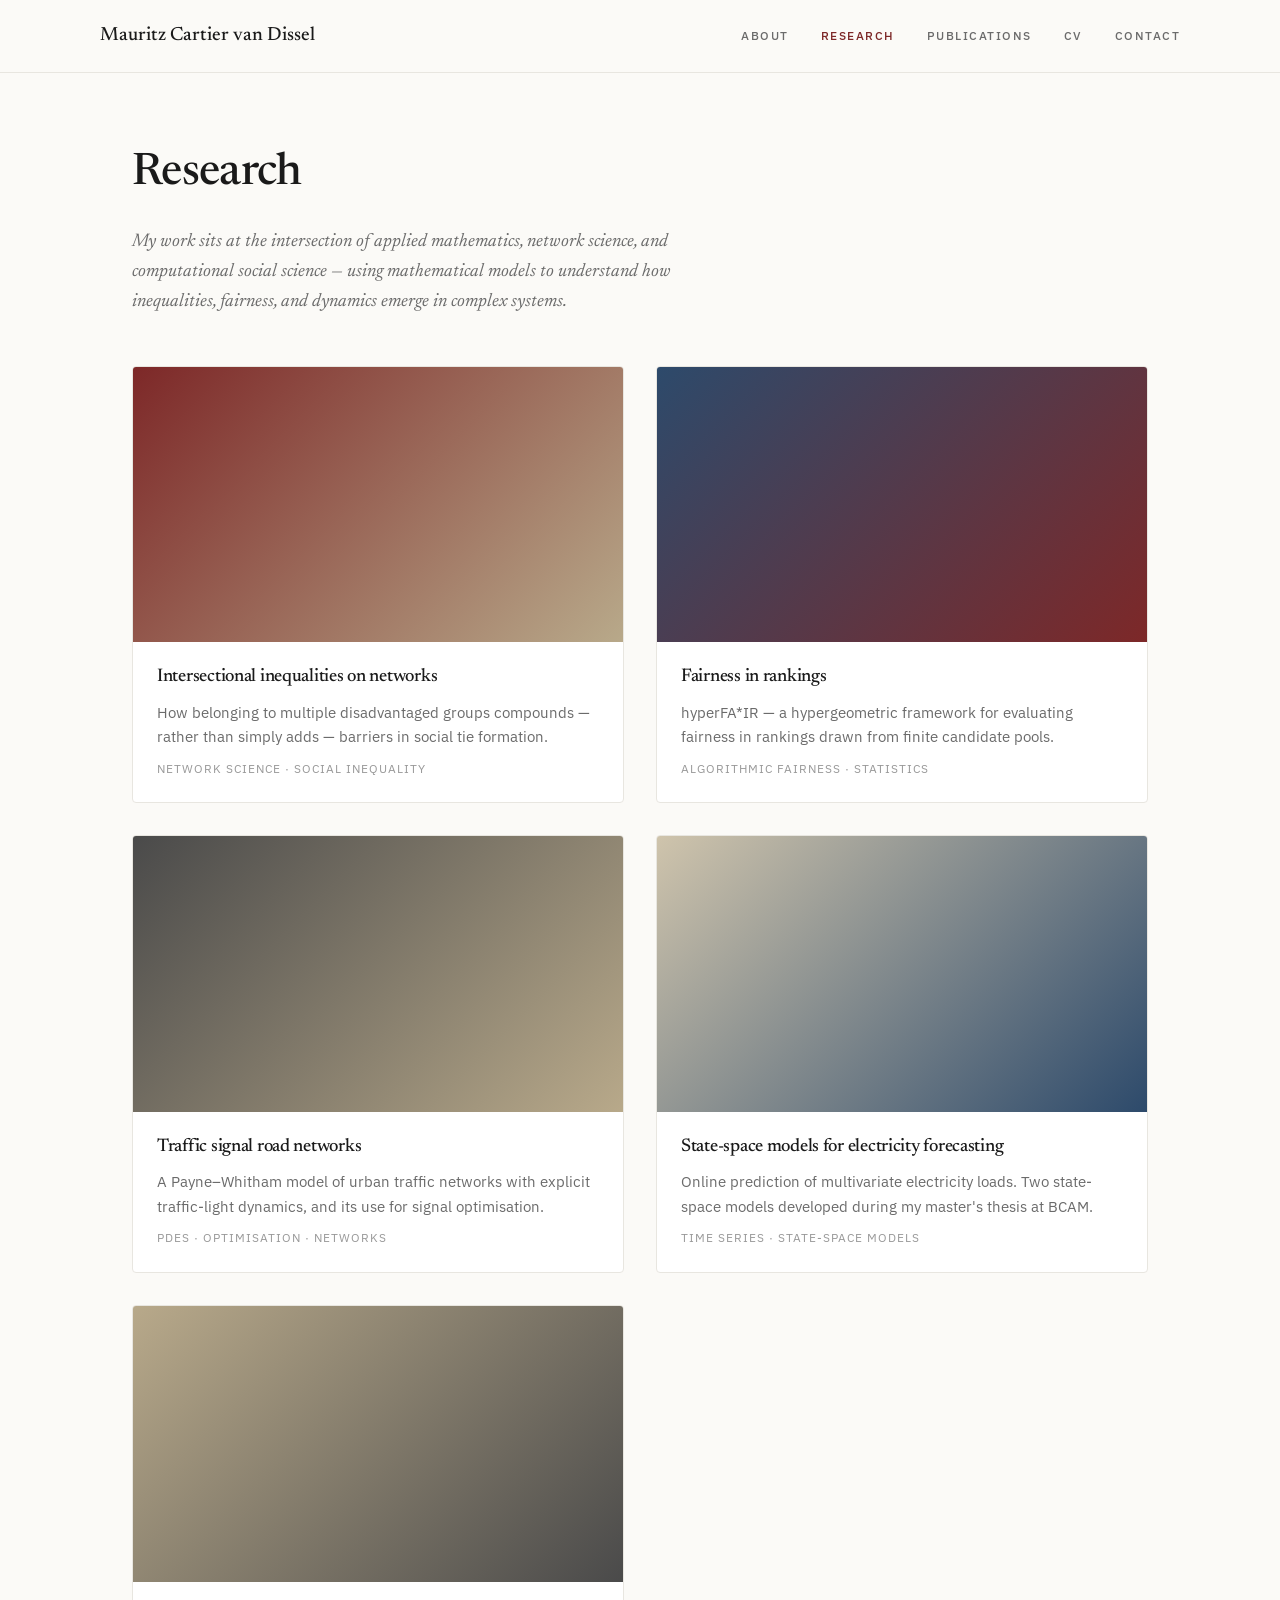
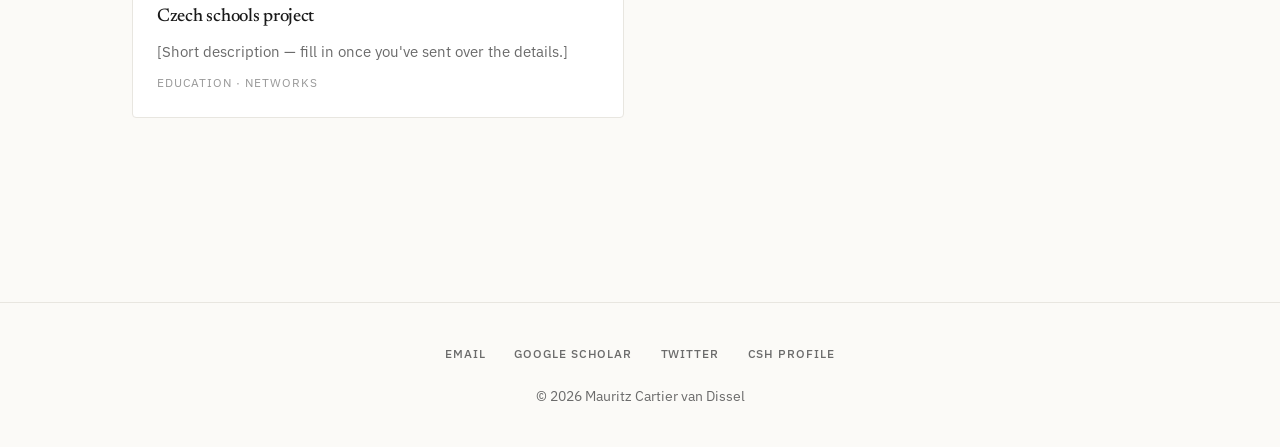
==== research/index.html @ 45386658 "New website" ====
<!DOCTYPE html>
<html lang="en">
<head>
  <meta charset="UTF-8" />
  <meta name="viewport" content="width=device-width, initial-scale=1.0" />
  <title>Research — Mauritz Cartier van Dissel</title>
  <meta name="description" content="Research projects by Mauritz Cartier van Dissel across network inequality, algorithmic fairness, traffic systems, and forecasting." />

  <link rel="preconnect" href="https://fonts.googleapis.com">
  <link rel="preconnect" href="https://fonts.gstatic.com" crossorigin>
  <link href="https://fonts.googleapis.com/css2?family=Newsreader:ital,wght@0,400;0,500;0,600;1,400&family=IBM+Plex+Sans:wght@400;500;600&display=swap" rel="stylesheet">

  <link rel="stylesheet" href="/style.css" />
</head>
<body>

  <nav class="site-nav">
    <div class="inner">
      <a href="/" class="brand">Mauritz Cartier van Dissel</a>
      <ul>
        <li><a href="/">About</a></li>
        <li><a href="/research/" class="current">Research</a></li>
        <li><a href="/#publications">Publications</a></li>
        <li><a href="/cv.pdf">CV</a></li>
        <li><a href="/#contact">Contact</a></li>
      </ul>
    </div>
  </nav>

  <main>

    <section>
      <h1 style="font-size: 2.8rem; margin-bottom: 1rem;">Research</h1>
      <p style="font-family: 'Newsreader', serif; font-style: italic; font-size: 1.15rem; color: var(--text-muted); max-width: 62ch; margin-bottom: 3rem;">
        My work sits at the intersection of applied mathematics, network science,
        and computational social science — using mathematical models to understand
        how inequalities, fairness, and dynamics emerge in complex systems.
      </p>

      <div class="project-grid">

        <article class="project-card">
          <a href="/research/intersectional-inequalities/" class="cover">
            <div class="cover-img" style="background: linear-gradient(135deg, #7d2828 0%, #b8a98a 100%);"></div>
          </a>
          <div class="body">
            <h3><a href="/research/intersectional-inequalities/">Intersectional inequalities on networks</a></h3>
            <p>How belonging to multiple disadvantaged groups compounds — rather than simply adds — barriers in social tie formation.</p>
            <div class="tags">Network science · Social inequality</div>
          </div>
        </article>

        <article class="project-card">
          <a href="/research/fairness-rankings/" class="cover">
            <div class="cover-img" style="background: linear-gradient(135deg, #2d4a6b 0%, #7d2828 100%);"></div>
          </a>
          <div class="body">
            <h3><a href="/research/fairness-rankings/">Fairness in rankings</a></h3>
            <p>hyperFA*IR — a hypergeometric framework for evaluating fairness in rankings drawn from finite candidate pools.</p>
            <div class="tags">Algorithmic fairness · Statistics</div>
          </div>
        </article>

        <article class="project-card">
          <a href="/research/traffic-networks/" class="cover">
            <div class="cover-img" style="background: linear-gradient(135deg, #4a4a4a 0%, #b8a98a 100%);"></div>
          </a>
          <div class="body">
            <h3><a href="/research/traffic-networks/">Traffic signal road networks</a></h3>
            <p>A Payne–Whitham model of urban traffic networks with explicit traffic-light dynamics, and its use for signal optimisation.</p>
            <div class="tags">PDEs · Optimisation · Networks</div>
          </div>
        </article>

        <article class="project-card">
          <a href="/research/electricity-forecasting/" class="cover">
            <div class="cover-img" style="background: linear-gradient(135deg, #cfc4ac 0%, #2d4a6b 100%);"></div>
          </a>
          <div class="body">
            <h3><a href="/research/electricity-forecasting/">State-space models for electricity forecasting</a></h3>
            <p>Online prediction of multivariate electricity loads. Two state-space models developed during my master's thesis at BCAM.</p>
            <div class="tags">Time series · State-space models</div>
          </div>
        </article>

        <article class="project-card">
          <a href="/research/czech-schools/" class="cover">
            <div class="cover-img" style="background: linear-gradient(135deg, #b8a98a 0%, #4a4a4a 100%);"></div>
          </a>
          <div class="body">
            <h3><a href="/research/czech-schools/">Czech schools project</a></h3>
            <p>[Short description — fill in once you've sent over the details.]</p>
            <div class="tags">Education · Networks</div>
          </div>
        </article>

      </div>

    </section>

  </main>

  <footer class="site-footer">
    <div class="links">
      <a href="mailto:cartiervandissel@csh.ac.at">Email</a>
      <a href="https://scholar.google.com/citations?user=jZ_h_rQAAAAJ">Google Scholar</a>
      <a href="https://twitter.com/MauritzCVD">Twitter</a>
      <a href="https://csh.ac.at/mauritz-cartier-van-dissel/">CSH Profile</a>
    </div>
    <div>© 2026 Mauritz Cartier van Dissel</div>
  </footer>

</body>
</html>
---- style.css ----
/* ============================================================
   Shared stylesheet — Mauritz Cartier van Dissel
   Edit any color or spacing here and every page updates.
   ============================================================ */

:root {
  --bg: #fbfaf7;
  --text: #1a1a1a;
  --text-muted: #6b6b6b;
  --text-soft: #999;
  --accent: #7d2828;
  --accent-2: #2d4a6b;
  --border: #e8e6e0;
  --max-width: 1080px;
}

* { box-sizing: border-box; margin: 0; padding: 0; }

html { scroll-behavior: smooth; }

body {
  font-family: 'IBM Plex Sans', system-ui, sans-serif;
  background: var(--bg);
  color: var(--text);
  line-height: 1.65;
  font-size: 17px;
  -webkit-font-smoothing: antialiased;
  -moz-osx-font-smoothing: grayscale;
}

h1, h2, h3, h4 {
  font-family: 'Newsreader', Georgia, serif;
  font-weight: 500;
  letter-spacing: -0.015em;
}

a {
  color: var(--accent);
  text-decoration: none;
  border-bottom: 1px solid transparent;
  transition: border-color 0.2s ease, color 0.2s ease;
}

a:hover { border-bottom-color: var(--accent); }

/* ---------- Navigation ---------- */
nav.site-nav {
  border-bottom: 1px solid var(--border);
  padding: 1.25rem 2rem;
  position: sticky;
  top: 0;
  background: rgba(251, 250, 247, 0.92);
  backdrop-filter: blur(8px);
  -webkit-backdrop-filter: blur(8px);
  z-index: 10;
}

nav.site-nav .inner {
  max-width: var(--max-width);
  margin: 0 auto;
  display: flex;
  justify-content: space-between;
  align-items: baseline;
  flex-wrap: wrap;
  gap: 1rem;
}

nav.site-nav .brand {
  font-family: 'Newsreader', serif;
  font-size: 1.2rem;
  font-weight: 500;
  color: var(--text);
  border: none;
}

nav.site-nav ul {
  display: flex;
  gap: 2rem;
  list-style: none;
}

nav.site-nav ul a {
  color: var(--text-muted);
  font-size: 0.78rem;
  letter-spacing: 0.12em;
  text-transform: uppercase;
  font-weight: 500;
  border: none;
}

nav.site-nav ul a:hover,
nav.site-nav ul a.current { color: var(--accent); }

/* ---------- Layout ---------- */
main {
  max-width: var(--max-width);
  margin: 0 auto;
  padding: 4rem 2rem 2rem;
}

section { margin-bottom: 5.5rem; scroll-margin-top: 5rem; }

h2 {
  font-size: 1.85rem;
  margin-bottom: 2rem;
  padding-bottom: 0.6rem;
  border-bottom: 1px solid var(--border);
}

h3 {
  font-size: 1.3rem;
  margin-bottom: 0.75rem;
}

p { margin-bottom: 1rem; max-width: 68ch; }

/* ---------- Hero ---------- */
.hero {
  display: grid;
  grid-template-columns: 1fr auto;
  gap: 3rem;
  align-items: center;
  margin-bottom: 5rem;
}

.hero h1 {
  font-size: 3.25rem;
  line-height: 1.05;
  margin-bottom: 0.75rem;
  letter-spacing: -0.02em;
}

.hero .role {
  font-size: 1rem;
  color: var(--text-muted);
  margin-bottom: 1.5rem;
  font-style: italic;
  font-family: 'Newsreader', serif;
}

/* Animated network canvas in the hero */
.hero-network {
  width: 280px;
  height: 280px;
  flex-shrink: 0;
  position: relative;
}

#network-canvas {
  width: 280px;
  height: 280px;
  display: block;
}

.hero-network .caption {
  position: absolute;
  bottom: -1.5rem;
  right: 0;
  font-size: 0.72rem;
  color: var(--text-soft);
  font-style: italic;
  letter-spacing: 0.04em;
}

/* ---------- News ---------- */
.news-list { display: flex; flex-direction: column; }

.news-item {
  display: grid;
  grid-template-columns: 130px 1fr;
  gap: 2rem;
  padding: 1.25rem 0;
  border-bottom: 1px solid var(--border);
}

.news-item:last-child { border-bottom: none; }

.news-item .date {
  color: var(--text-muted);
  font-size: 0.88rem;
  font-variant-numeric: tabular-nums;
  padding-top: 0.15rem;
}

.news-item h3 {
  font-family: 'IBM Plex Sans', sans-serif;
  font-size: 1rem;
  font-weight: 500;
  margin-bottom: 0.3rem;
  letter-spacing: 0;
}

.news-item p {
  color: var(--text-muted);
  font-size: 0.95rem;
}

/* ---------- Publications ---------- */
.pub {
  display: grid;
  grid-template-columns: 110px 1fr;
  gap: 1.75rem;
  padding: 1.5rem 0;
  border-bottom: 1px solid var(--border);
  align-items: start;
}

.pub:last-child { border-bottom: none; }

.pub .thumb {
  width: 110px;
  height: 78px;
  background: linear-gradient(135deg, #ebe5d8, #cfc4ac);
  border-radius: 3px;
  flex-shrink: 0;
}

.pub .title {
  font-weight: 500;
  margin-bottom: 0.35rem;
  display: inline-block;
  color: var(--text);
  font-size: 1.02rem;
  line-height: 1.4;
}

.pub .title:hover { color: var(--accent); }

.pub .authors {
  color: var(--text-muted);
  font-size: 0.92rem;
  margin-bottom: 0.25rem;
}

.pub .authors .me { color: var(--text); font-weight: 500; }

.pub .venue {
  font-style: italic;
  color: var(--text-muted);
  font-size: 0.9rem;
  font-family: 'Newsreader', serif;
}

.pub .links {
  margin-top: 0.5rem;
  font-size: 0.85rem;
}

.pub .links a {
  margin-right: 1rem;
  color: var(--text-muted);
  border-bottom: 1px solid var(--border);
}

.pub .links a:hover { color: var(--accent); border-bottom-color: var(--accent); }

/* ---------- Research / project cards ---------- */
.project-grid {
  display: grid;
  grid-template-columns: repeat(2, 1fr);
  gap: 2rem;
}

.project-card {
  border: 1px solid var(--border);
  border-radius: 4px;
  overflow: hidden;
  display: flex;
  flex-direction: column;
  background: #fff;
  transition: transform 0.2s ease, box-shadow 0.2s ease;
}

.project-card:hover {
  transform: translateY(-2px);
  box-shadow: 0 8px 24px rgba(0,0,0,0.06);
}

.project-card a.cover {
  border: none;
  display: block;
}

.project-card .cover-img {
  width: 100%;
  aspect-ratio: 16/9;
  background: linear-gradient(135deg, #ebe5d8, #cfc4ac);
  display: block;
}

.project-card .body { padding: 1.25rem 1.5rem 1.5rem; flex: 1; }

.project-card h3 {
  font-size: 1.15rem;
  margin-bottom: 0.5rem;
}

.project-card h3 a {
  color: var(--text);
  border: none;
}

.project-card h3 a:hover { color: var(--accent); }

.project-card p {
  color: var(--text-muted);
  font-size: 0.93rem;
  margin-bottom: 0.5rem;
}

.project-card .tags {
  font-size: 0.78rem;
  color: var(--text-soft);
  letter-spacing: 0.08em;
  text-transform: uppercase;
}

/* ---------- Project page ---------- */
.project-header {
  margin-bottom: 3rem;
}

.project-header .eyebrow {
  font-size: 0.78rem;
  letter-spacing: 0.12em;
  text-transform: uppercase;
  color: var(--text-soft);
  margin-bottom: 0.5rem;
}

.project-header h1 {
  font-size: 2.6rem;
  line-height: 1.1;
  margin-bottom: 1rem;
  letter-spacing: -0.02em;
}

.project-header .lede {
  font-size: 1.15rem;
  color: var(--text-muted);
  font-family: 'Newsreader', serif;
  font-style: italic;
  max-width: 60ch;
}

.project-teaser {
  width: 100%;
  aspect-ratio: 16/7;
  background: linear-gradient(135deg, #ebe5d8 0%, #cfc4ac 50%, #b8a98a 100%);
  border-radius: 4px;
  margin-bottom: 3rem;
  position: relative;
  overflow: hidden;
}

.meta-block {
  display: grid;
  grid-template-columns: repeat(3, 1fr);
  gap: 2rem;
  padding: 1.5rem 0;
  border-top: 1px solid var(--border);
  border-bottom: 1px solid var(--border);
  margin-bottom: 3rem;
  font-size: 0.9rem;
}

.meta-block .label {
  font-size: 0.72rem;
  letter-spacing: 0.12em;
  text-transform: uppercase;
  color: var(--text-soft);
  margin-bottom: 0.4rem;
}

.back-link {
  display: inline-block;
  margin-bottom: 2rem;
  font-size: 0.85rem;
  color: var(--text-muted);
  border: none;
}

.back-link:hover { color: var(--accent); }

/* ---------- Footer ---------- */
footer.site-footer {
  border-top: 1px solid var(--border);
  margin-top: 4rem;
  padding: 2.5rem 2rem;
  text-align: center;
  color: var(--text-muted);
  font-size: 0.9rem;
}

footer.site-footer .links {
  display: flex;
  gap: 1.75rem;
  justify-content: center;
  margin-bottom: 1.25rem;
  flex-wrap: wrap;
}

footer.site-footer .links a {
  color: var(--text-muted);
  border: none;
  letter-spacing: 0.08em;
  text-transform: uppercase;
  font-size: 0.78rem;
  font-weight: 500;
}

footer.site-footer .links a:hover { color: var(--accent); }

/* ---------- Mobile ---------- */
@media (max-width: 760px) {
  body { font-size: 16px; }
  .hero { grid-template-columns: 1fr; gap: 2rem; }
  .hero h1 { font-size: 2.25rem; }
  .hero-network { width: 220px; height: 220px; }
  #network-canvas { width: 220px; height: 220px; }
  .news-item, .pub { grid-template-columns: 1fr; gap: 0.5rem; }
  .pub .thumb { width: 100%; height: 140px; }
  nav.site-nav { padding: 1rem; }
  nav.site-nav .inner { flex-direction: column; align-items: flex-start; gap: 0.75rem; }
  nav.site-nav ul { gap: 1.25rem; flex-wrap: wrap; }
  main { padding: 2.5rem 1.25rem; }
  h2 { font-size: 1.5rem; }
  .project-grid { grid-template-columns: 1fr; }
  .project-header h1 { font-size: 1.9rem; }
  .meta-block { grid-template-columns: 1fr; gap: 1rem; }
}
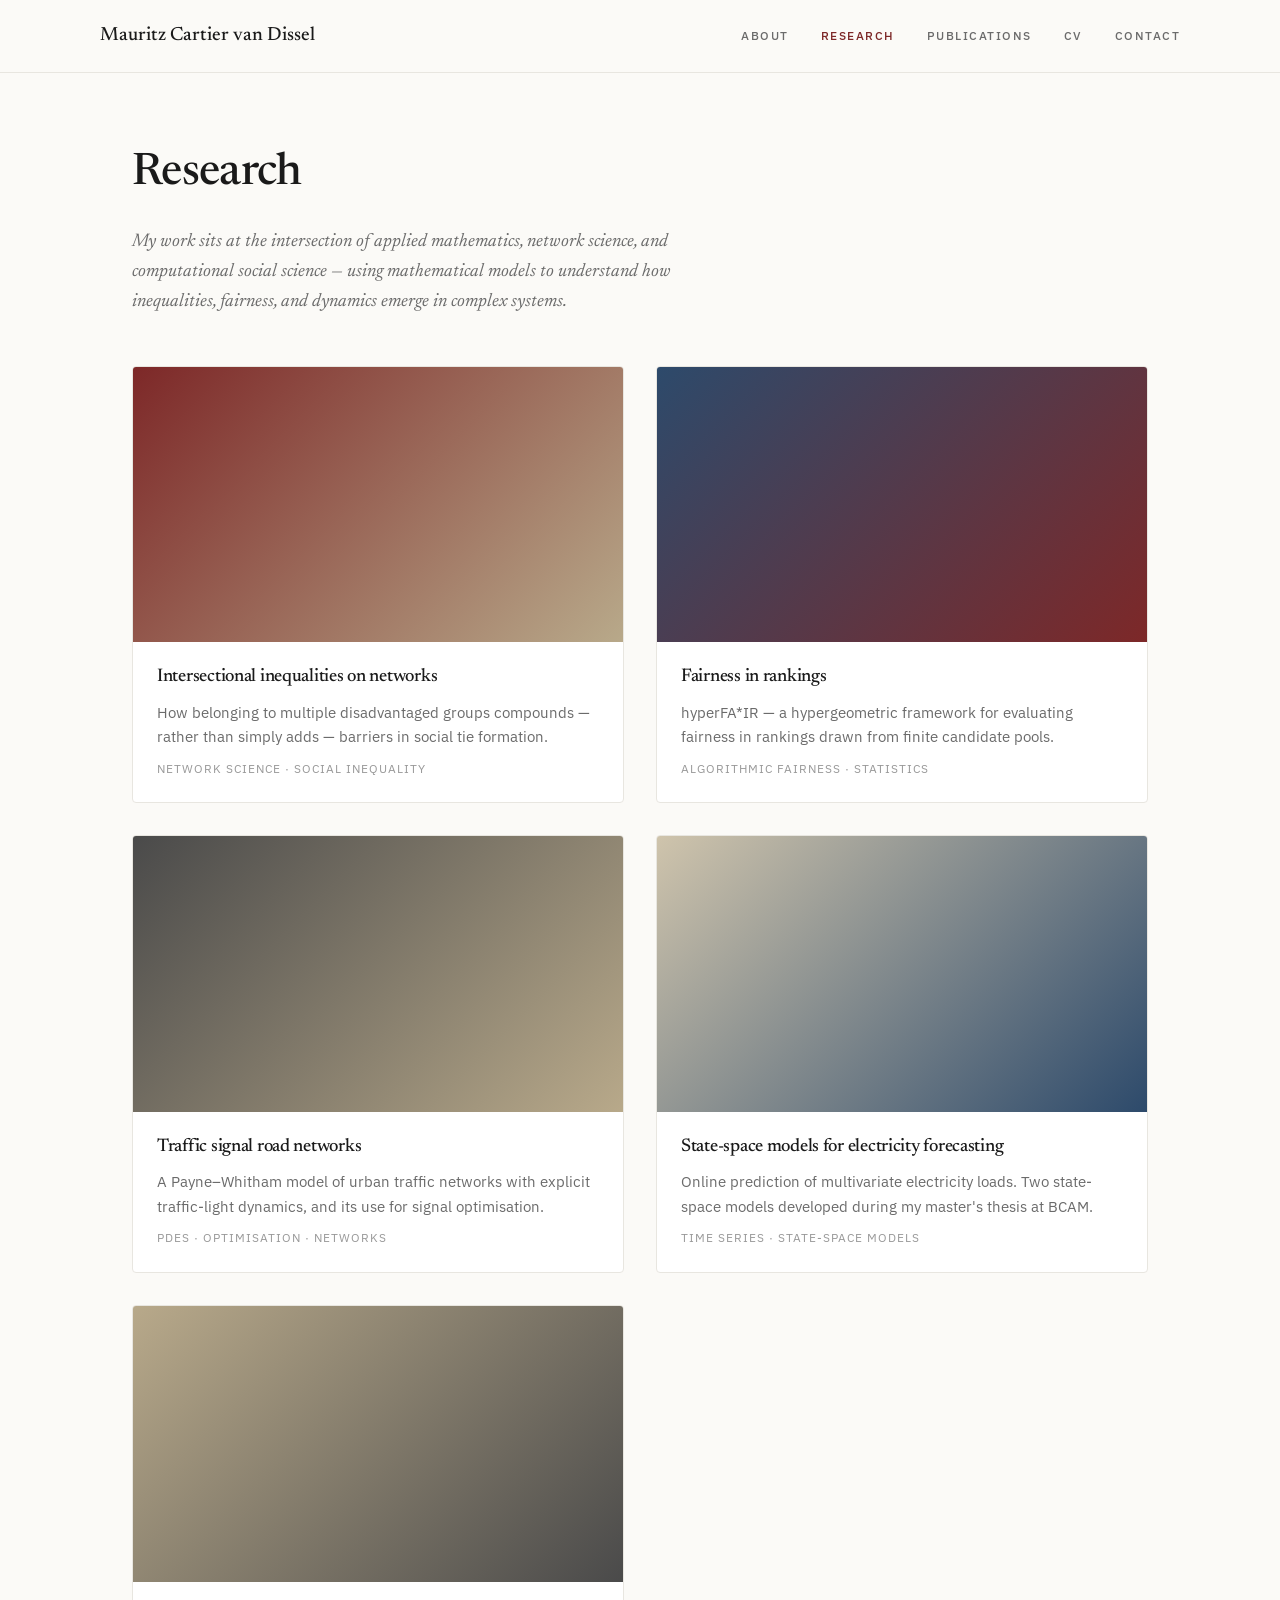
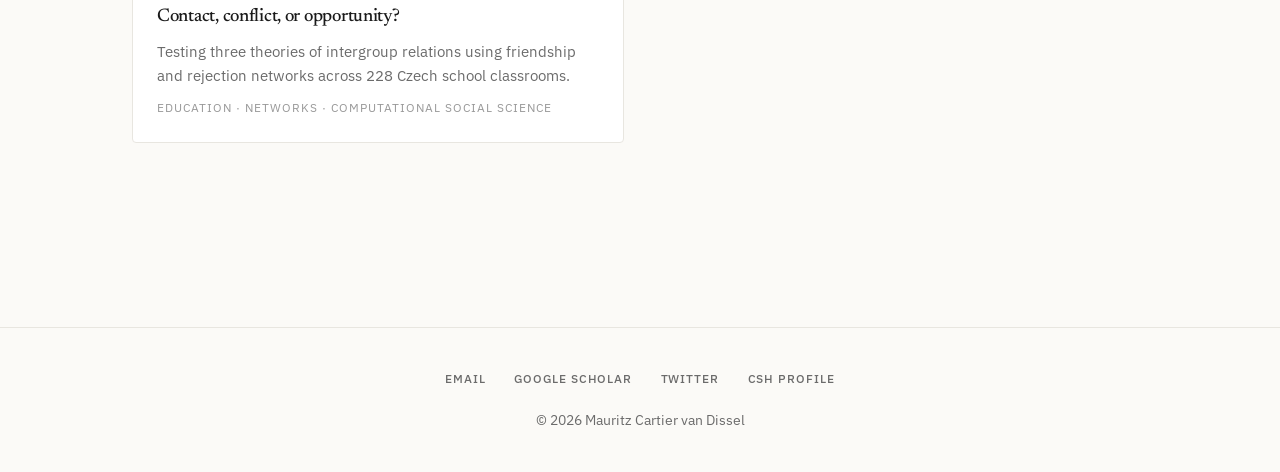
==== commit a57df7aa: "update" ====
--- a/research/index.html
+++ b/research/index.html
@@ -88,9 +88,9 @@
             <div class="cover-img" style="background: linear-gradient(135deg, #b8a98a 0%, #4a4a4a 100%);"></div>
           </a>
           <div class="body">
-            <h3><a href="/research/czech-schools/">Czech schools project</a></h3>
-            <p>[Short description — fill in once you've sent over the details.]</p>
-            <div class="tags">Education · Networks</div>
+            <h3><a href="/research/czech-schools/">Contact, conflict, or opportunity?</a></h3>
+            <p>Testing three theories of intergroup relations using friendship and rejection networks across 228 Czech school classrooms.</p>
+            <div class="tags">Education · Networks · Computational social science</div>
           </div>
         </article>
 
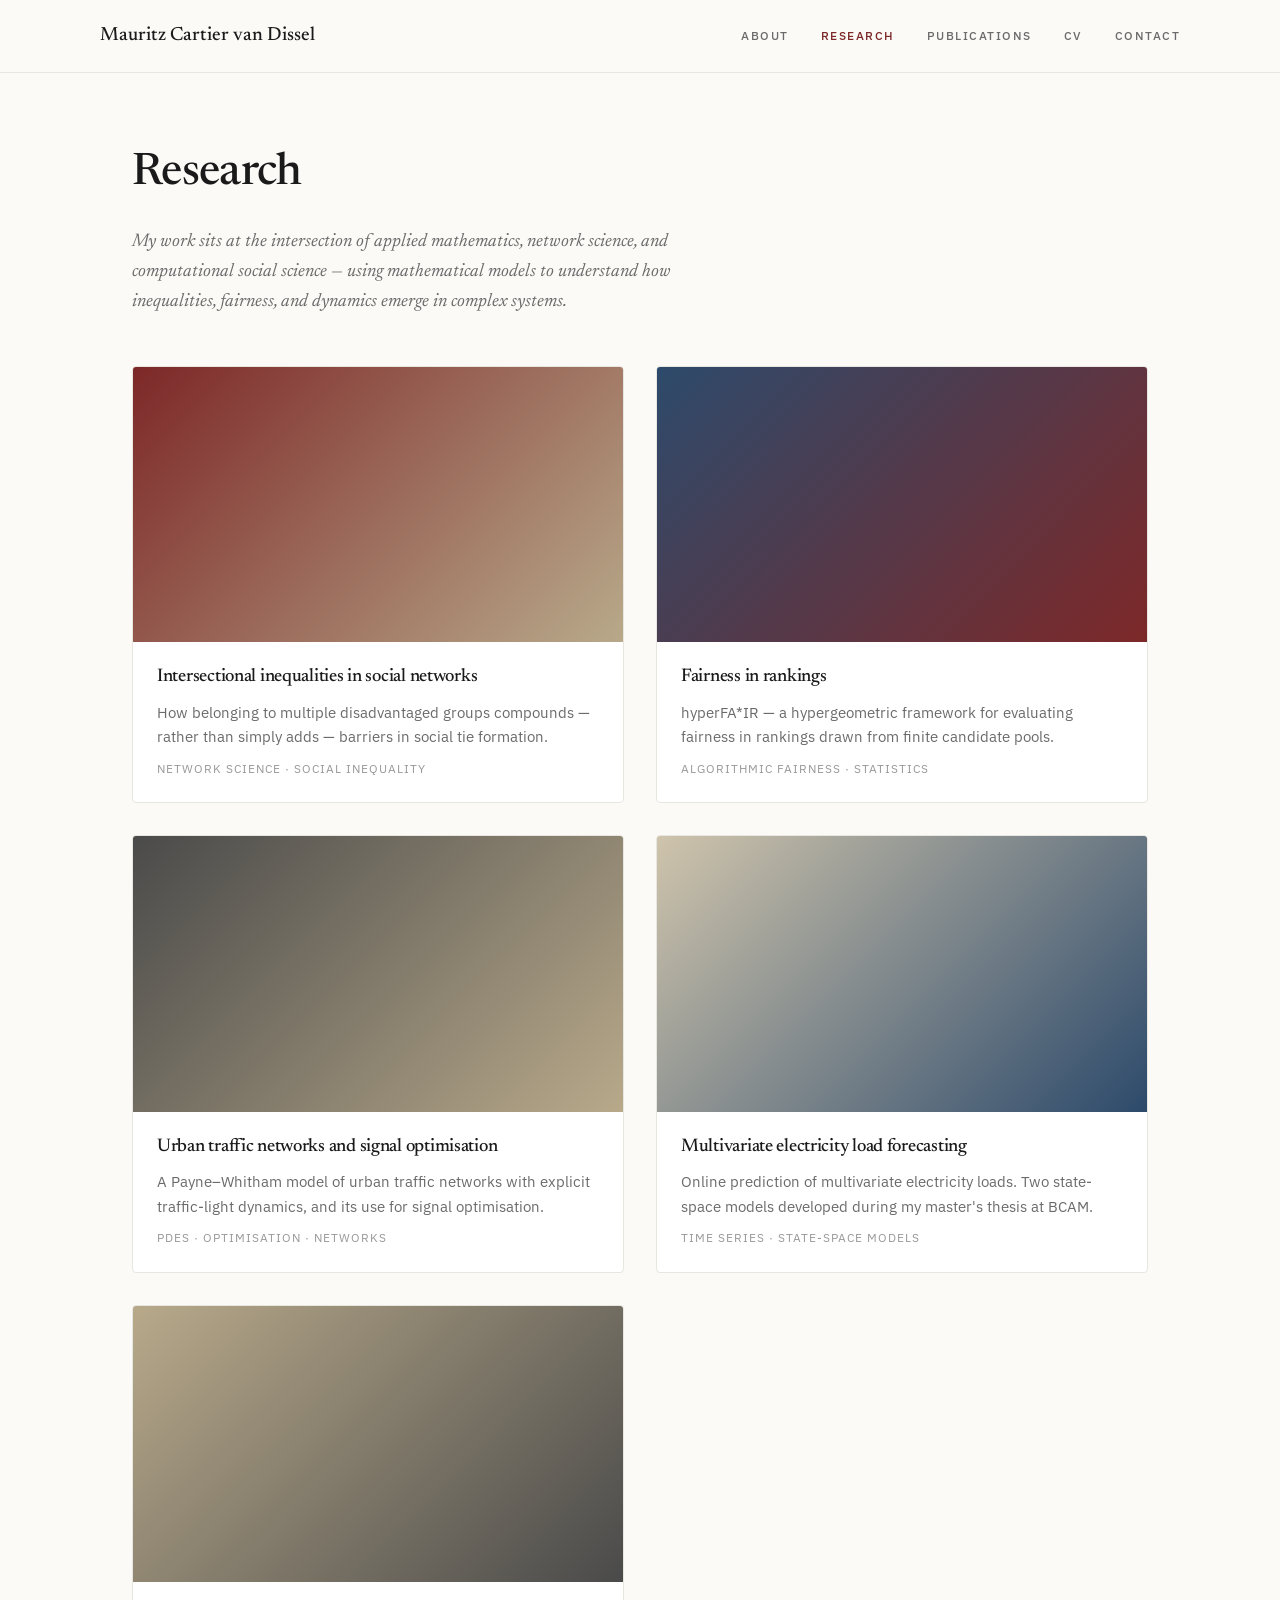
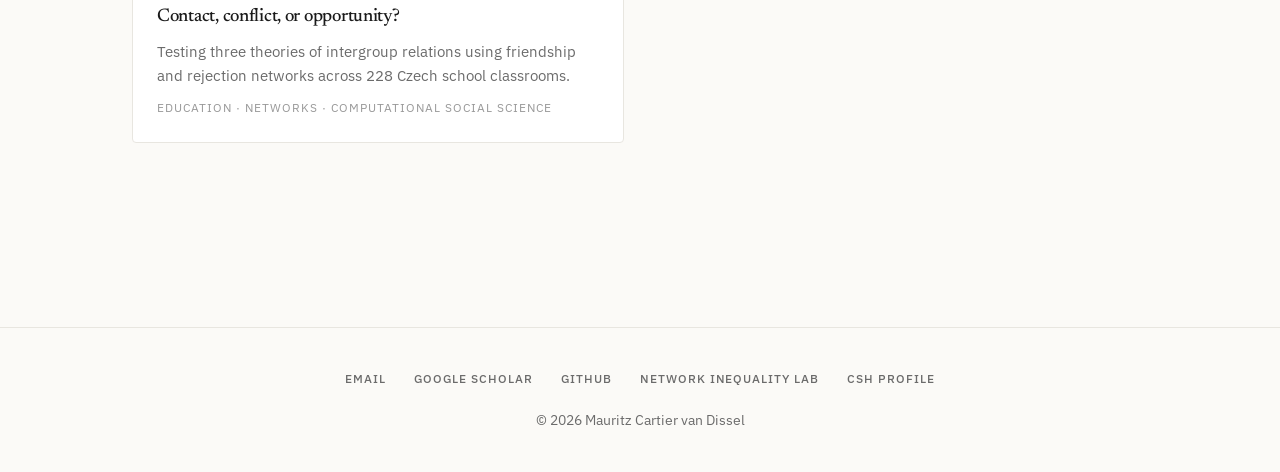
==== commit 47b24963: "updateee" ====
--- a/research/index.html
+++ b/research/index.html
@@ -44,7 +44,7 @@
             <div class="cover-img" style="background: linear-gradient(135deg, #7d2828 0%, #b8a98a 100%);"></div>
           </a>
           <div class="body">
-            <h3><a href="/research/intersectional-inequalities/">Intersectional inequalities on networks</a></h3>
+            <h3><a href="/research/intersectional-inequalities/">Intersectional inequalities in social networks</a></h3>
             <p>How belonging to multiple disadvantaged groups compounds — rather than simply adds — barriers in social tie formation.</p>
             <div class="tags">Network science · Social inequality</div>
           </div>
@@ -66,7 +66,7 @@
             <div class="cover-img" style="background: linear-gradient(135deg, #4a4a4a 0%, #b8a98a 100%);"></div>
           </a>
           <div class="body">
-            <h3><a href="/research/traffic-networks/">Traffic signal road networks</a></h3>
+            <h3><a href="/research/traffic-networks/">Urban traffic networks and signal optimisation</a></h3>
             <p>A Payne–Whitham model of urban traffic networks with explicit traffic-light dynamics, and its use for signal optimisation.</p>
             <div class="tags">PDEs · Optimisation · Networks</div>
           </div>
@@ -77,7 +77,7 @@
             <div class="cover-img" style="background: linear-gradient(135deg, #cfc4ac 0%, #2d4a6b 100%);"></div>
           </a>
           <div class="body">
-            <h3><a href="/research/electricity-forecasting/">State-space models for electricity forecasting</a></h3>
+            <h3><a href="/research/electricity-forecasting/">Multivariate electricity load forecasting</a></h3>
             <p>Online prediction of multivariate electricity loads. Two state-space models developed during my master's thesis at BCAM.</p>
             <div class="tags">Time series · State-space models</div>
           </div>
@@ -104,7 +104,8 @@
     <div class="links">
       <a href="mailto:cartiervandissel@csh.ac.at">Email</a>
       <a href="https://scholar.google.com/citations?user=jZ_h_rQAAAAJ">Google Scholar</a>
-      <a href="https://twitter.com/MauritzCVD">Twitter</a>
+      <a href="https://github.com/MauritzNiklas">GitHub</a>
+      <a href="https://networkinequality.com">Network Inequality Lab</a>
       <a href="https://csh.ac.at/mauritz-cartier-van-dissel/">CSH Profile</a>
     </div>
     <div>© 2026 Mauritz Cartier van Dissel</div>
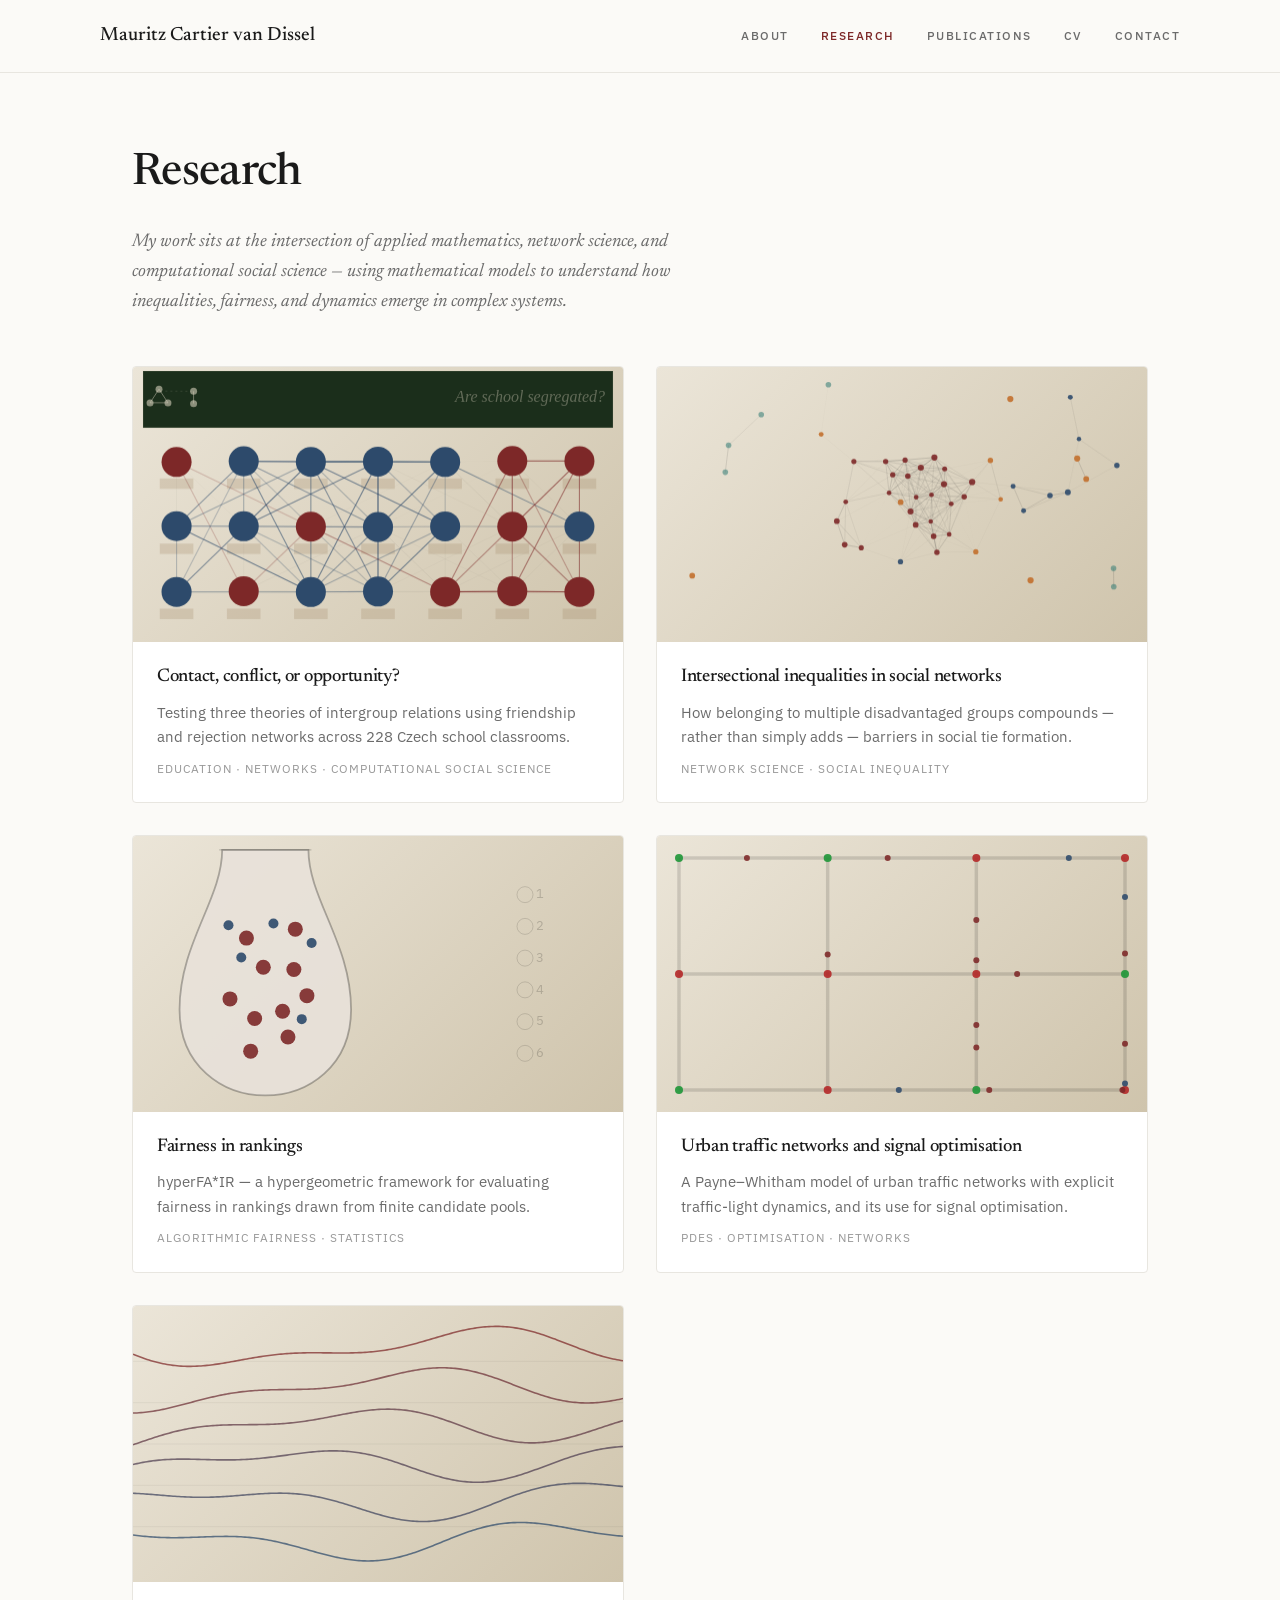
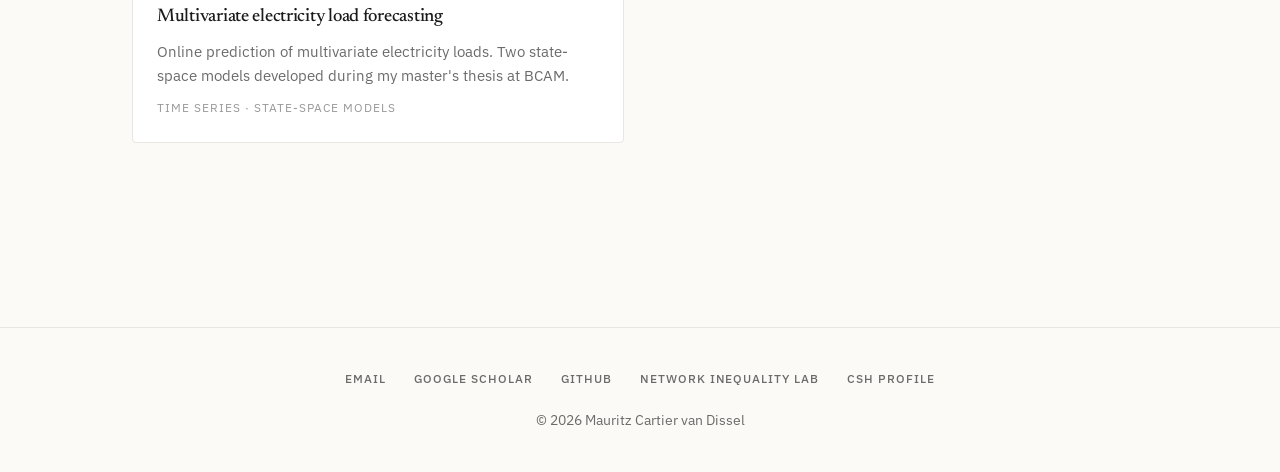
==== commit 8b603297: "Update of animations and content" ====
--- a/research/index.html
+++ b/research/index.html
@@ -40,8 +40,19 @@
       <div class="project-grid">
 
         <article class="project-card">
+          <a href="/research/czech-schools/" class="cover">
+            <canvas class="cover-img" id="anim-czech-schools"></canvas>
+          </a>
+          <div class="body">
+            <h3><a href="/research/czech-schools/">Contact, conflict, or opportunity?</a></h3>
+            <p>Testing three theories of intergroup relations using friendship and rejection networks across 228 Czech school classrooms.</p>
+            <div class="tags">Education · Networks · Computational social science</div>
+          </div>
+        </article>
+
+        <article class="project-card">
           <a href="/research/intersectional-inequalities/" class="cover">
-            <div class="cover-img" style="background: linear-gradient(135deg, #7d2828 0%, #b8a98a 100%);"></div>
+            <canvas class="cover-img" id="anim-intersectional"></canvas>
           </a>
           <div class="body">
             <h3><a href="/research/intersectional-inequalities/">Intersectional inequalities in social networks</a></h3>
@@ -52,7 +63,7 @@
 
         <article class="project-card">
           <a href="/research/fairness-rankings/" class="cover">
-            <div class="cover-img" style="background: linear-gradient(135deg, #2d4a6b 0%, #7d2828 100%);"></div>
+            <canvas class="cover-img" id="anim-fairness"></canvas>
           </a>
           <div class="body">
             <h3><a href="/research/fairness-rankings/">Fairness in rankings</a></h3>
@@ -63,7 +74,7 @@
 
         <article class="project-card">
           <a href="/research/traffic-networks/" class="cover">
-            <div class="cover-img" style="background: linear-gradient(135deg, #4a4a4a 0%, #b8a98a 100%);"></div>
+            <canvas class="cover-img" id="anim-traffic"></canvas>
           </a>
           <div class="body">
             <h3><a href="/research/traffic-networks/">Urban traffic networks and signal optimisation</a></h3>
@@ -74,7 +85,7 @@
 
         <article class="project-card">
           <a href="/research/electricity-forecasting/" class="cover">
-            <div class="cover-img" style="background: linear-gradient(135deg, #cfc4ac 0%, #2d4a6b 100%);"></div>
+            <canvas class="cover-img" id="anim-electricity"></canvas>
           </a>
           <div class="body">
             <h3><a href="/research/electricity-forecasting/">Multivariate electricity load forecasting</a></h3>
@@ -83,22 +94,13 @@
           </div>
         </article>
 
-        <article class="project-card">
-          <a href="/research/czech-schools/" class="cover">
-            <div class="cover-img" style="background: linear-gradient(135deg, #b8a98a 0%, #4a4a4a 100%);"></div>
-          </a>
-          <div class="body">
-            <h3><a href="/research/czech-schools/">Contact, conflict, or opportunity?</a></h3>
-            <p>Testing three theories of intergroup relations using friendship and rejection networks across 228 Czech school classrooms.</p>
-            <div class="tags">Education · Networks · Computational social science</div>
-          </div>
-        </article>
-
       </div>
 
     </section>
 
   </main>
+
+  <script src="/research/animations.js"></script>
 
   <footer class="site-footer">
     <div class="links">
--- a/style.css
+++ b/style.css
@@ -140,15 +140,15 @@
 
 /* Animated network canvas in the hero */
 .hero-network {
-  width: 280px;
-  height: 280px;
+  width: 360px;
+  height: 360px;
   flex-shrink: 0;
   position: relative;
 }
 
 #network-canvas {
-  width: 280px;
-  height: 280px;
+  width: 100%;
+  height: 100%;
   display: block;
 }
 
@@ -416,8 +416,8 @@
   body { font-size: 16px; }
   .hero { grid-template-columns: 1fr; gap: 2rem; }
   .hero h1 { font-size: 2.25rem; }
-  .hero-network { width: 220px; height: 220px; }
-  #network-canvas { width: 220px; height: 220px; }
+  .hero-network { width: 300px; height: 300px; }
+  #network-canvas { width: 100%; height: 100%; }
   .news-item, .pub { grid-template-columns: 1fr; gap: 0.5rem; }
   .pub .thumb { width: 100%; height: 140px; }
   nav.site-nav { padding: 1rem; }
@@ -428,4 +428,45 @@
   .project-grid { grid-template-columns: 1fr; }
   .project-header h1 { font-size: 1.9rem; }
   .meta-block { grid-template-columns: 1fr; gap: 1rem; }
-}
+  .tool-panel-inner { flex-direction: column; }
+  .tool-panel-preview { flex: none; width: 100%; }
+}
+
+/* ---------- Interactive tool panel (hyperFA*IR) ---------- */
+.tool-panel {
+  background: #f3ede2;
+  border: 1px solid var(--border);
+  border-radius: 8px;
+  padding: 2rem;
+  margin: 2.5rem 0;
+}
+
+.tool-panel-inner {
+  display: flex;
+  gap: 2rem;
+  align-items: center;
+}
+
+.tool-panel-text { flex: 1; }
+
+.tool-panel-preview {
+  flex: 0 0 38%;
+  border-radius: 6px;
+  overflow: hidden;
+  border: 1px solid var(--border);
+}
+
+.tool-cta {
+  display: inline-block;
+  margin-top: 1rem;
+  padding: 0.5rem 1.2rem;
+  background: var(--accent);
+  color: #fff;
+  border-radius: 4px;
+  font-family: 'IBM Plex Sans', sans-serif;
+  font-size: 0.9rem;
+  text-decoration: none;
+  border-bottom: none;
+}
+
+.tool-cta:hover { opacity: 0.85; border-bottom: none; }
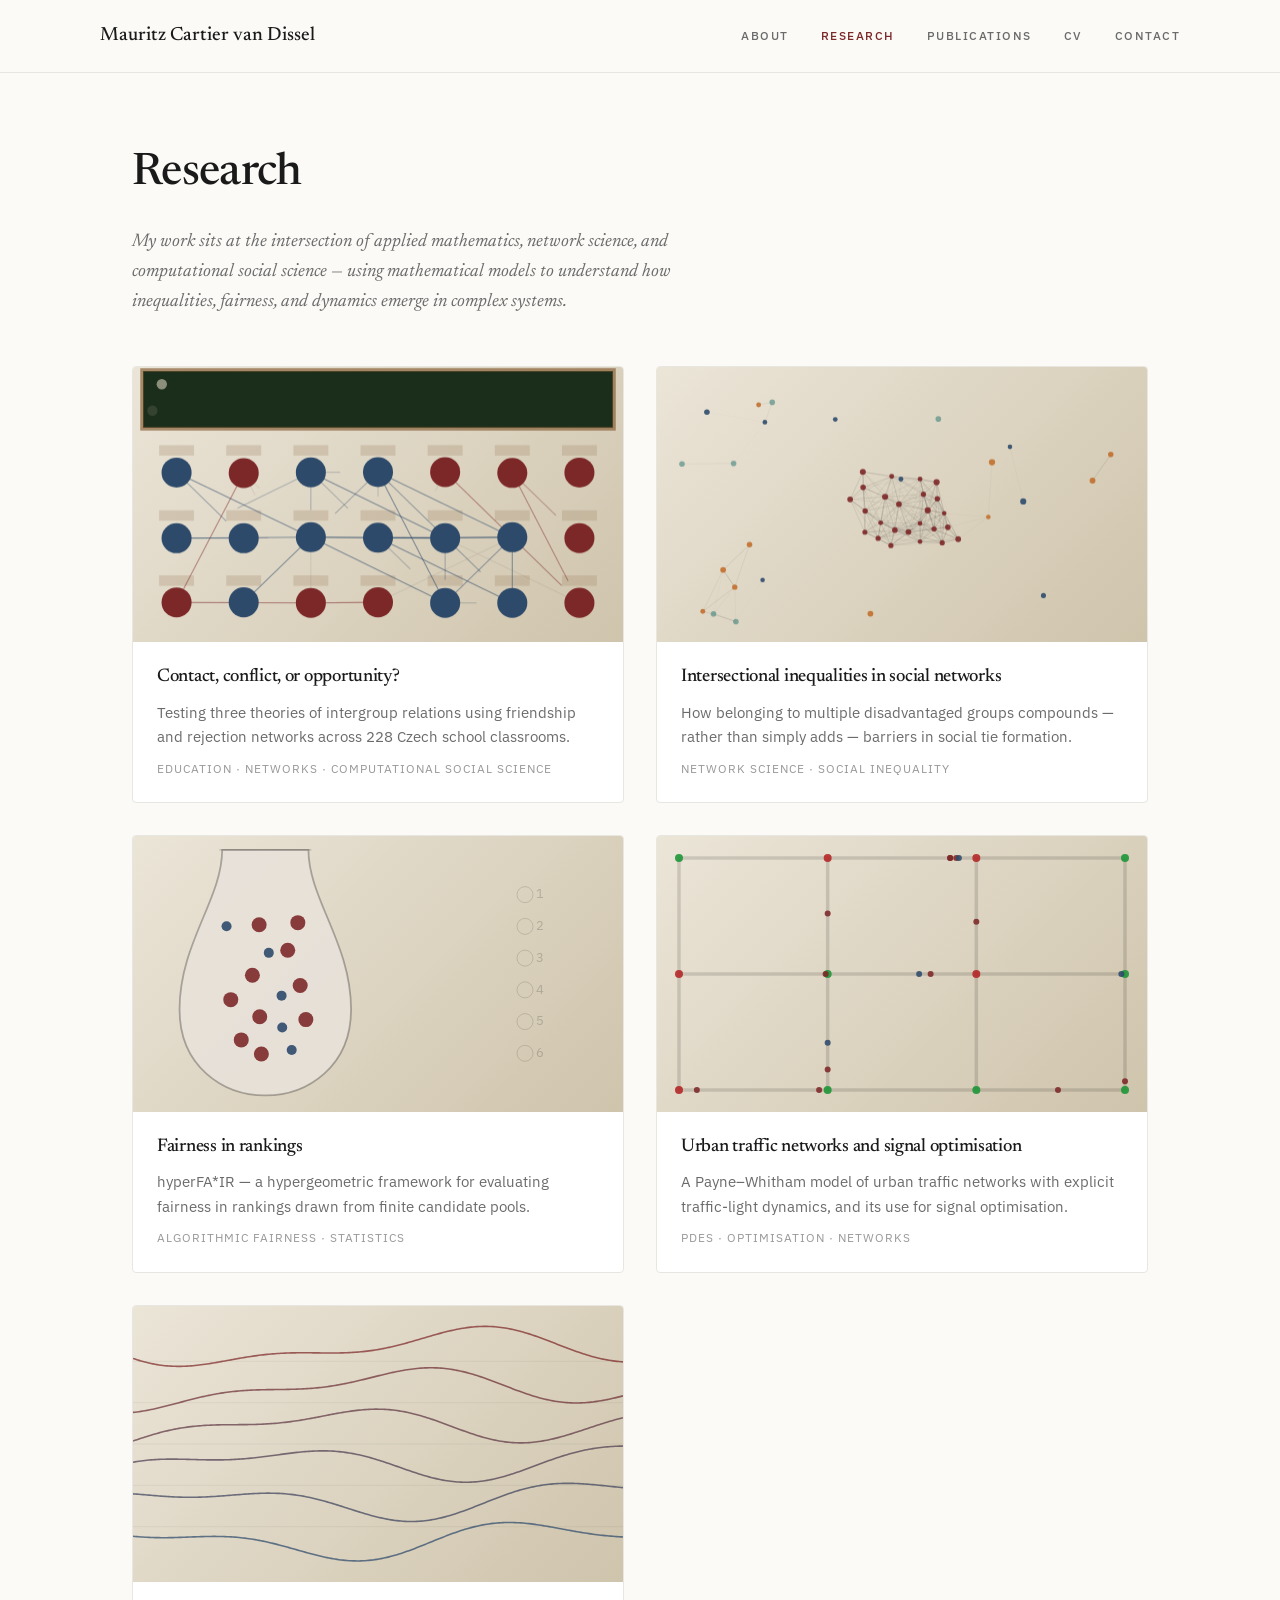
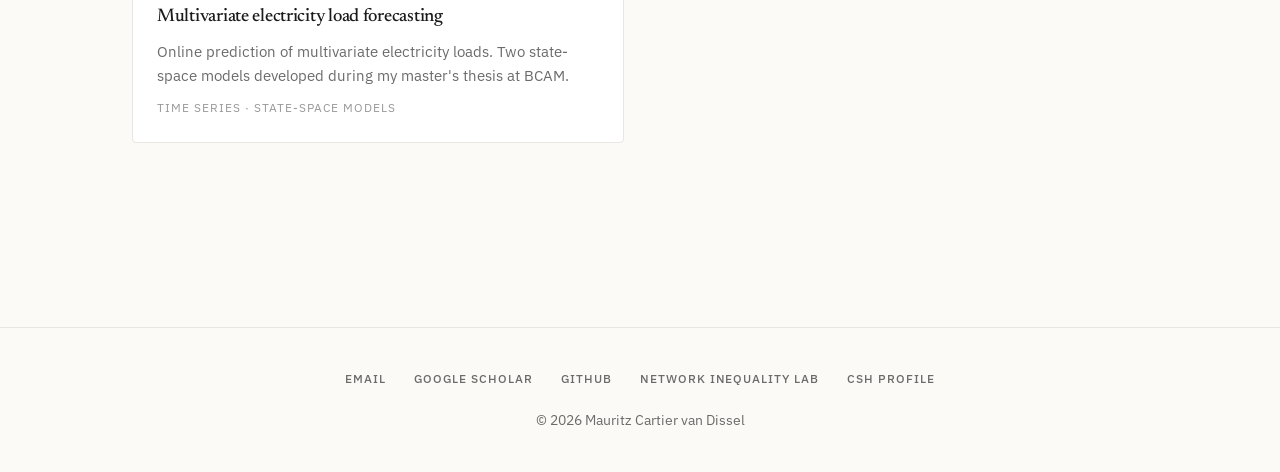
==== commit 2b66c683: "update CV links" ====
--- a/research/index.html
+++ b/research/index.html
@@ -21,7 +21,7 @@
         <li><a href="/">About</a></li>
         <li><a href="/research/" class="current">Research</a></li>
         <li><a href="/#publications">Publications</a></li>
-        <li><a href="/cv.pdf">CV</a></li>
+        <li><a href="/CV.pdf">CV</a></li>
         <li><a href="/#contact">Contact</a></li>
       </ul>
     </div>
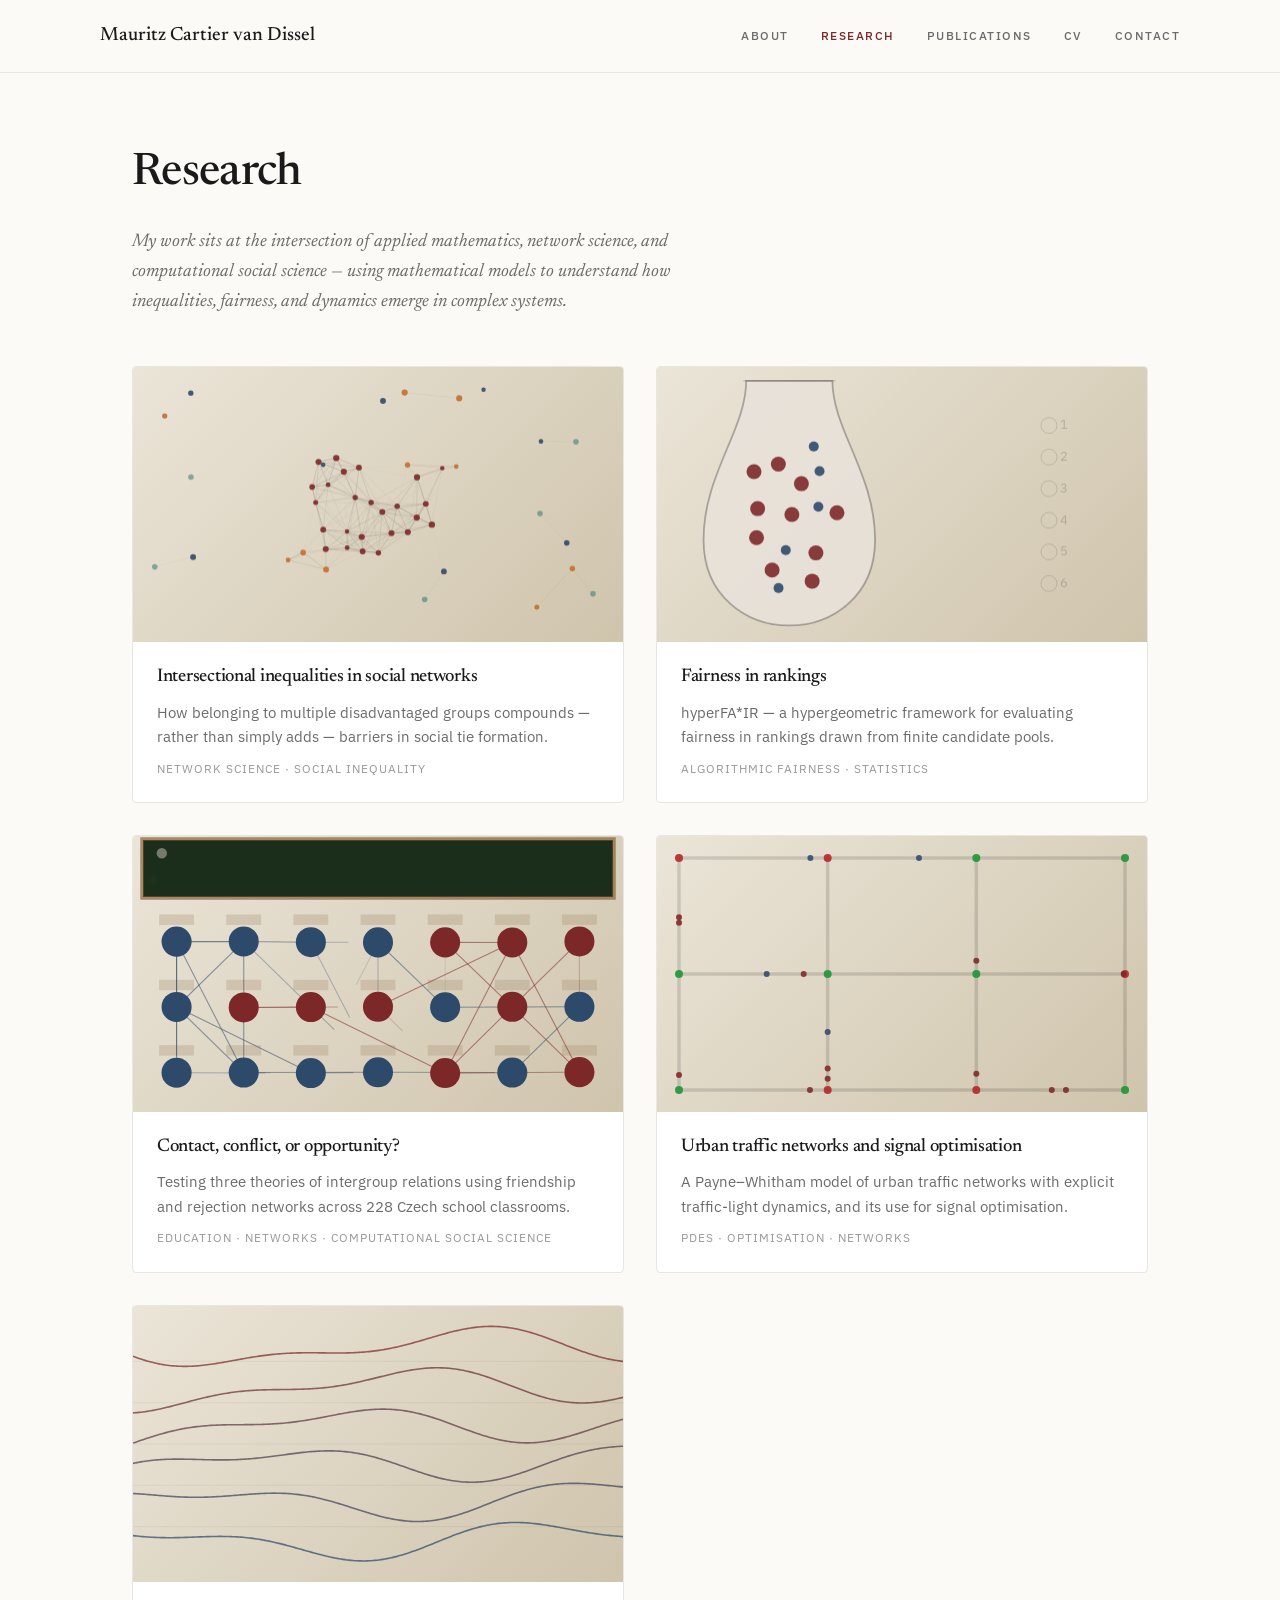
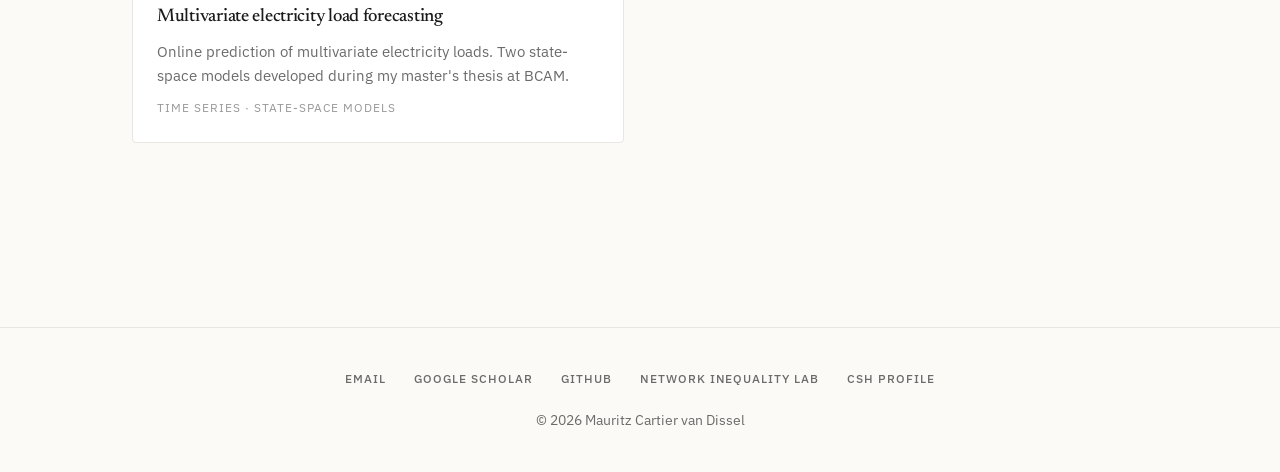
==== commit 59ca9ee5: "Add planet of disparities 2" ====
--- a/research/index.html
+++ b/research/index.html
@@ -40,17 +40,6 @@
       <div class="project-grid">
 
         <article class="project-card">
-          <a href="/research/czech-schools/" class="cover">
-            <canvas class="cover-img" id="anim-czech-schools"></canvas>
-          </a>
-          <div class="body">
-            <h3><a href="/research/czech-schools/">Contact, conflict, or opportunity?</a></h3>
-            <p>Testing three theories of intergroup relations using friendship and rejection networks across 228 Czech school classrooms.</p>
-            <div class="tags">Education · Networks · Computational social science</div>
-          </div>
-        </article>
-
-        <article class="project-card">
           <a href="/research/intersectional-inequalities/" class="cover">
             <canvas class="cover-img" id="anim-intersectional"></canvas>
           </a>
@@ -69,6 +58,17 @@
             <h3><a href="/research/fairness-rankings/">Fairness in rankings</a></h3>
             <p>hyperFA*IR — a hypergeometric framework for evaluating fairness in rankings drawn from finite candidate pools.</p>
             <div class="tags">Algorithmic fairness · Statistics</div>
+          </div>
+        </article>
+
+        <article class="project-card">
+          <a href="/research/czech-schools/" class="cover">
+            <canvas class="cover-img" id="anim-czech-schools"></canvas>
+          </a>
+          <div class="body">
+            <h3><a href="/research/czech-schools/">Contact, conflict, or opportunity?</a></h3>
+            <p>Testing three theories of intergroup relations using friendship and rejection networks across 228 Czech school classrooms.</p>
+            <div class="tags">Education · Networks · Computational social science</div>
           </div>
         </article>
 
